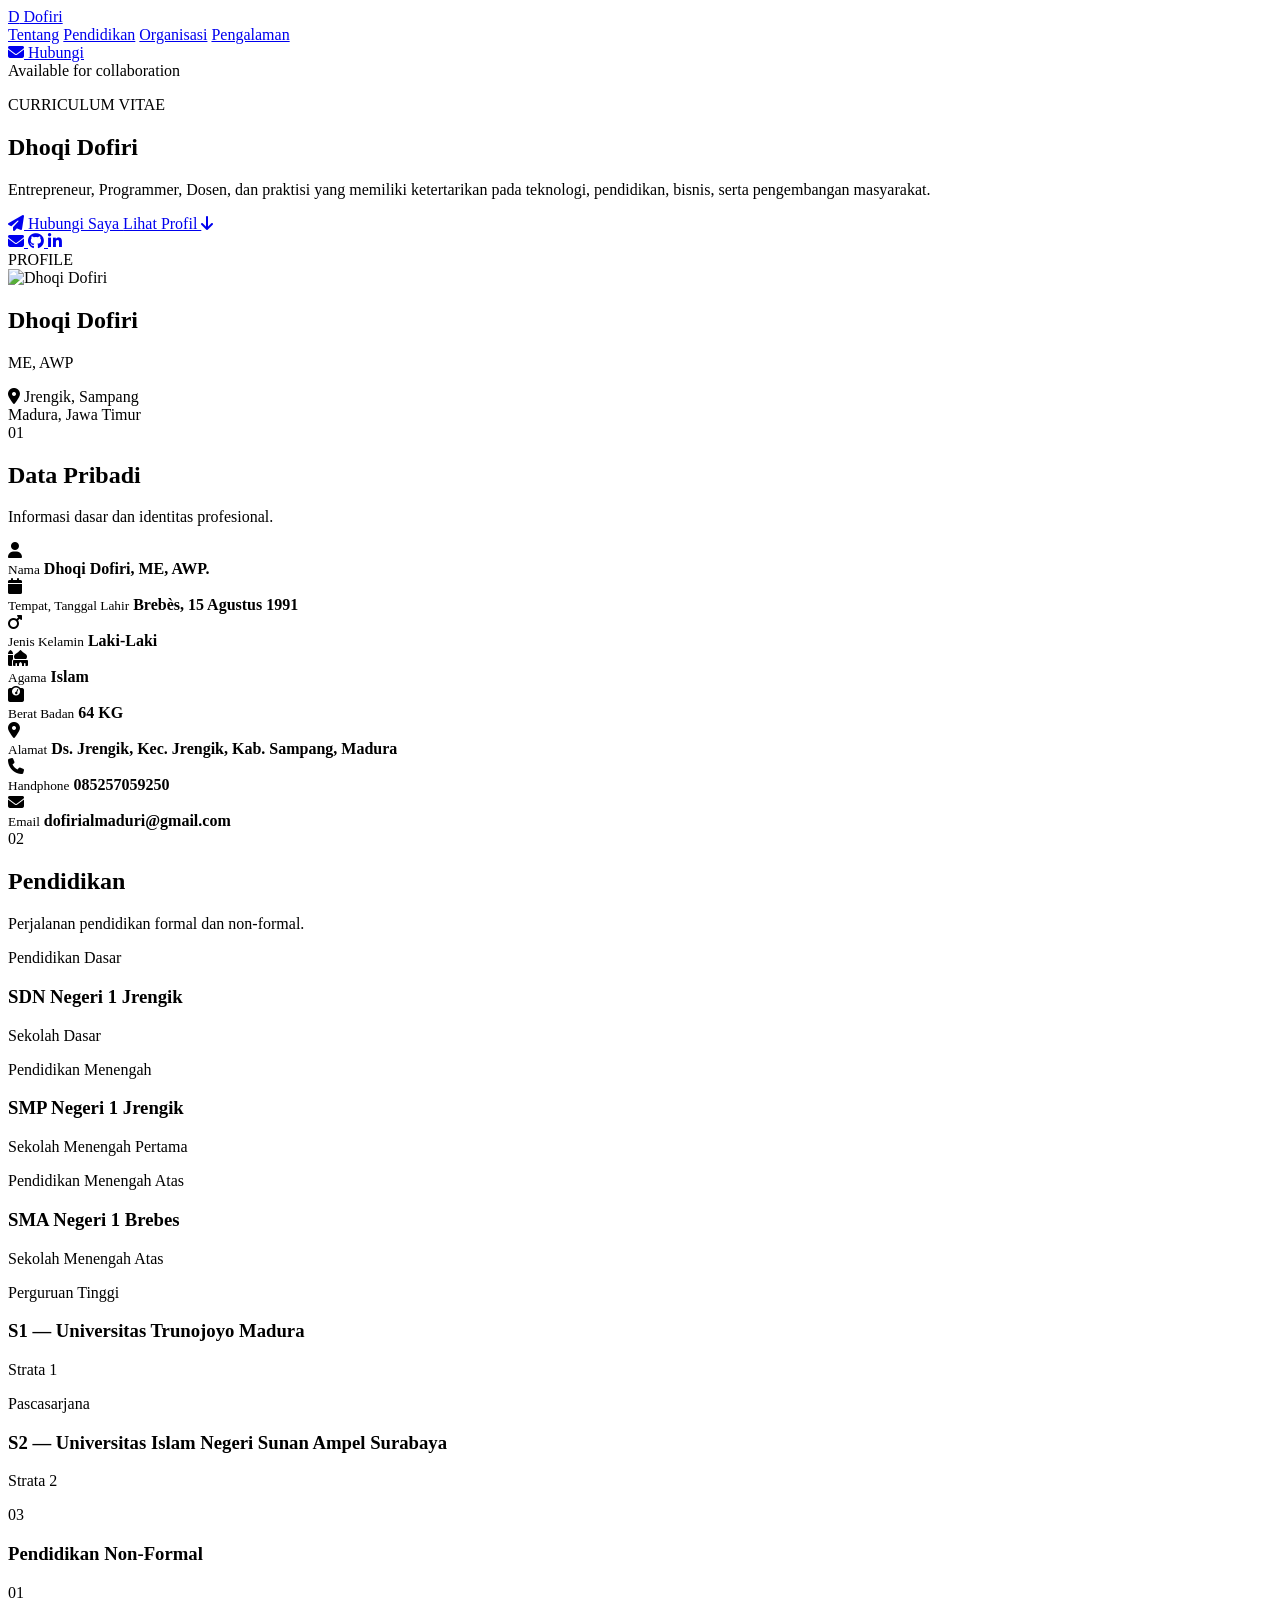
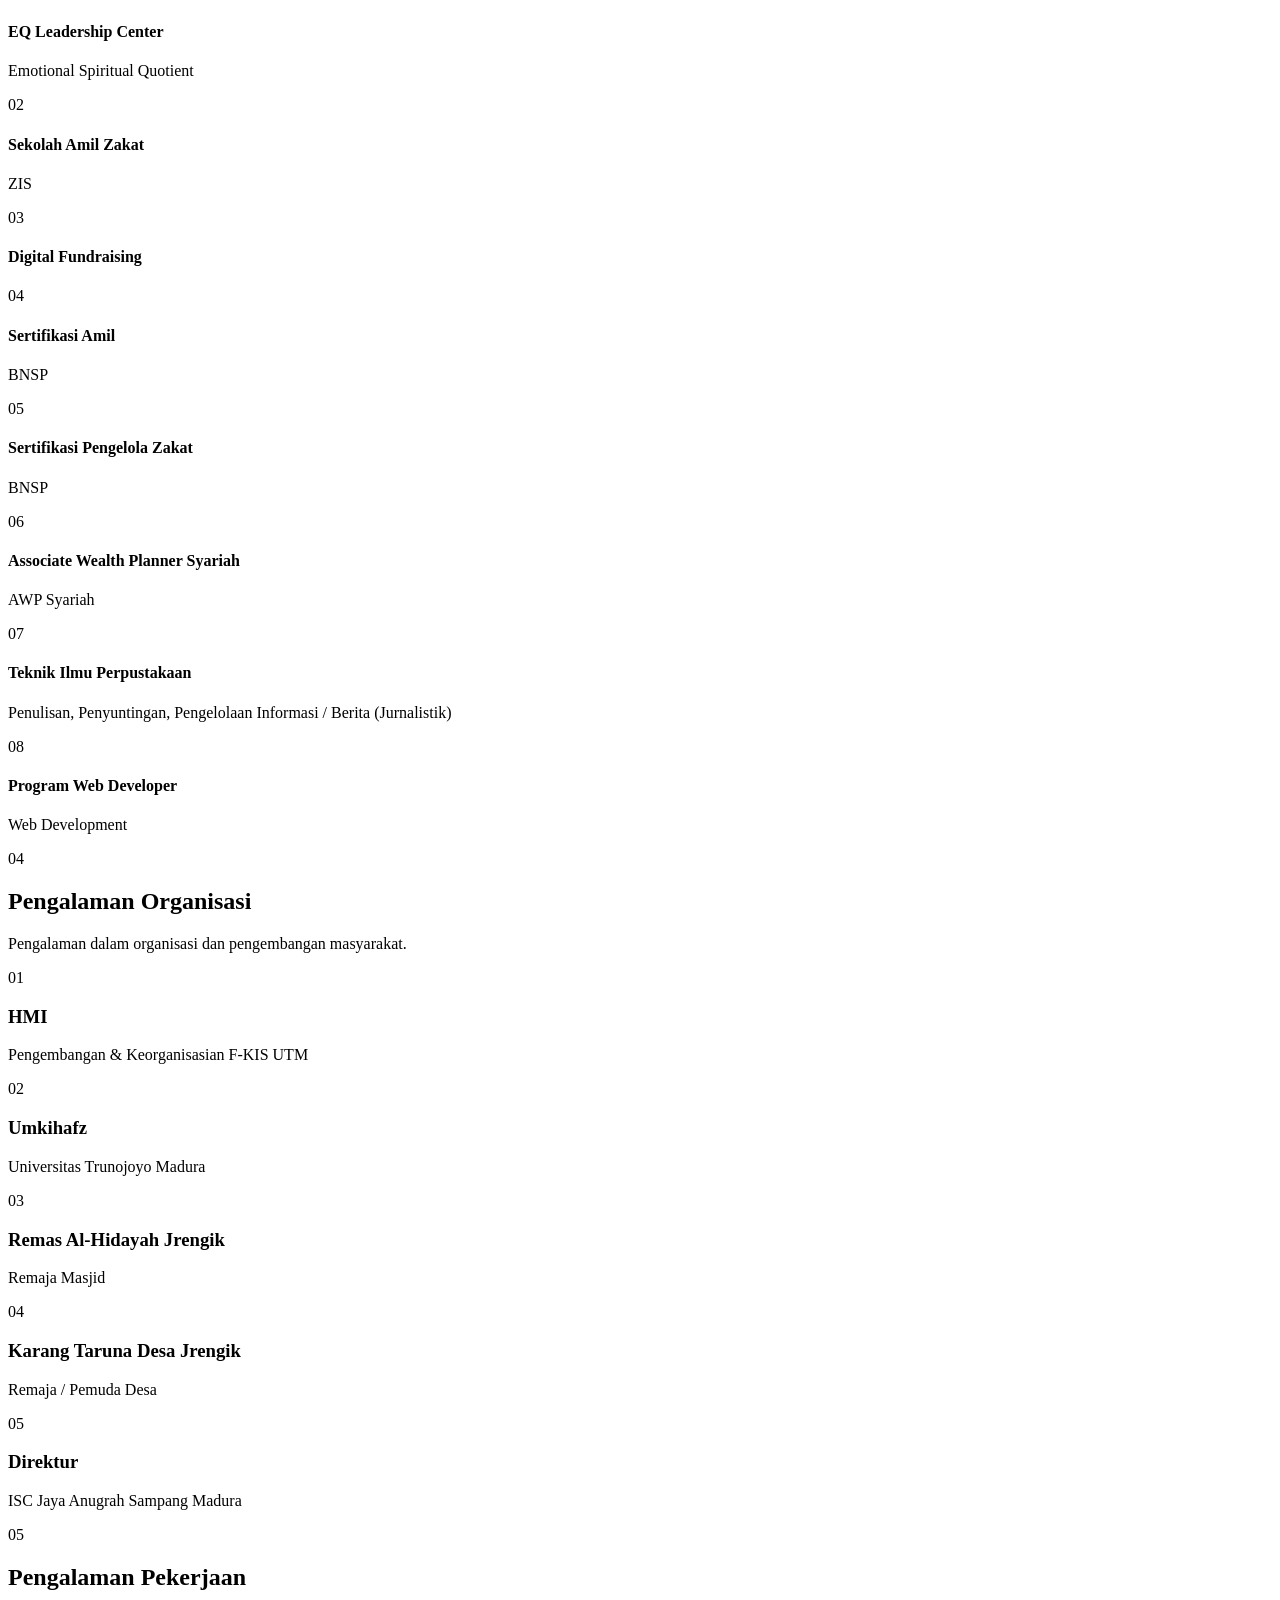
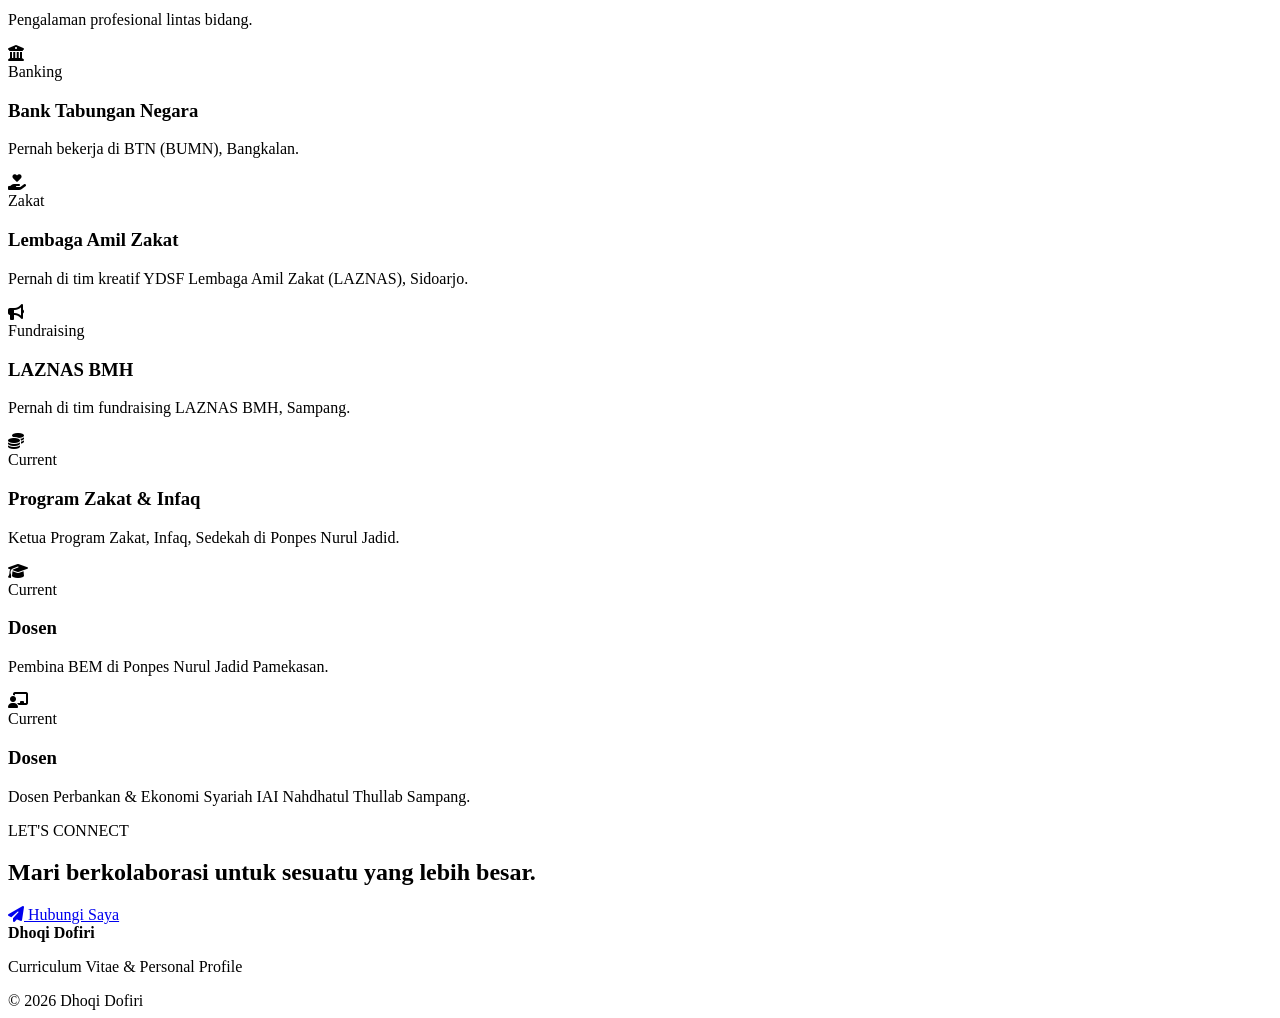
==== cv/index.html @ 15b2e3f2 "Add initial curriculum vitae HTML structure This HTML file contains a complete curriculum vitae for " ====
<!DOCTYPE html>
<html lang="id">
<head>
    <meta charset="UTF-8">

    <meta name="viewport" content="width=device-width, initial-scale=1.0">

    <meta name="description"
        content="Curriculum Vitae Dhoqi Dofiri, ME, AWP. Entrepreneur, Programmer, Dosen, dan Praktisi Zakat.">

    <meta name="author" content="Dhoqi Dofiri">

    <title>Dhoqi Dofiri — Curriculum Vitae</title>

    <!-- Google Font -->
    <link rel="preconnect" href="https://fonts.googleapis.com">
    <link rel="preconnect" href="https://fonts.gstatic.com" crossorigin>

    <link href="https://fonts.googleapis.com/css2?family=Inter:wght@400;500;600;700;800&family=Space+Grotesk:wght@500;600;700&display=swap"
        rel="stylesheet">

    <!-- Font Awesome -->
    <link rel="stylesheet"
        href="https://cdnjs.cloudflare.com/ajax/libs/font-awesome/6.5.2/css/all.min.css">

    <!-- CSS -->
    <link rel="stylesheet" href="style.css">
</head>

<body>

    <!-- =========================
         BACKGROUND
    ========================== -->

    <div class="background-orb orb-1"></div>
    <div class="background-orb orb-2"></div>


    <!-- =========================
         NAVBAR
    ========================== -->

    <header class="navbar">

        <div class="nav-container">

            <a href="#" class="logo">
                <span>D</span>
                Dofiri
            </a>

            <nav>
                <a href="#tentang">Tentang</a>
                <a href="#pendidikan">Pendidikan</a>
                <a href="#organisasi">Organisasi</a>
                <a href="#pengalaman">Pengalaman</a>
            </nav>

            <a href="mailto:dofirialmaduri@gmail.com" class="nav-button">
                <i class="fa-solid fa-envelope"></i>
                Hubungi
            </a>

        </div>

    </header>


    <main>


        <!-- =========================
             HERO
        ========================== -->

        <section class="hero" id="tentang">

            <div class="hero-container">

                <div class="hero-content">

                    <div class="status">
                        <span></span>
                        Available for collaboration
                    </div>

                    <p class="hero-small">
                        CURRICULUM VITAE
                    </p>

                    <h1>
                        Dhoqi
                        <span>Dofiri</span>
                    </h1>

                    <p class="hero-description">
                        Entrepreneur, Programmer, Dosen, dan praktisi
                        yang memiliki ketertarikan pada teknologi,
                        pendidikan, bisnis, serta pengembangan masyarakat.
                    </p>


                    <div class="hero-buttons">

                        <a href="mailto:dofirialmaduri@gmail.com"
                            class="btn btn-primary">
                            <i class="fa-solid fa-paper-plane"></i>
                            Hubungi Saya
                        </a>

                        <a href="#pendidikan"
                            class="btn btn-outline">
                            Lihat Profil
                            <i class="fa-solid fa-arrow-down"></i>
                        </a>

                    </div>


                    <div class="social-links">

                        <a href="mailto:dofirialmaduri@gmail.com"
                            title="Email">
                            <i class="fa-solid fa-envelope"></i>
                        </a>

                        <a href="https://github.com/"
                            target="_blank"
                            title="GitHub">
                            <i class="fa-brands fa-github"></i>
                        </a>

                        <a href="#"
                            title="LinkedIn">
                            <i class="fa-brands fa-linkedin-in"></i>
                        </a>

                    </div>

                </div>


                <!-- PROFILE -->

                <div class="profile-wrapper">

                    <div class="profile-glow"></div>

                    <div class="profile-card">

                        <div class="profile-top">
                            <span>PROFILE</span>

                            <span class="profile-dot"></span>
                        </div>

                        <div class="profile-image">

                            <img src="images/foto.jpg"
                                alt="Dhoqi Dofiri">

                        </div>

                        <h2>Dhoqi Dofiri</h2>

                        <p>ME, AWP</p>

                        <div class="profile-line"></div>

                        <div class="profile-location">

                            <i class="fa-solid fa-location-dot"></i>

                            Jrengik, Sampang
                            <br>
                            Madura, Jawa Timur

                        </div>

                    </div>

                </div>

            </div>

        </section>



        <!-- =========================
             PERSONAL DATA
        ========================== -->

        <section class="section">

            <div class="container">

                <div class="section-heading">

                    <div>
                        <span class="section-number">01</span>

                        <h2>Data Pribadi</h2>
                    </div>

                    <p>
                        Informasi dasar dan identitas profesional.
                    </p>

                </div>


                <div class="personal-grid">


                    <div class="info-card">

                        <div class="info-icon">
                            <i class="fa-solid fa-user"></i>
                        </div>

                        <div>
                            <small>Nama</small>
                            <strong>Dhoqi Dofiri, ME, AWP.</strong>
                        </div>

                    </div>


                    <div class="info-card">

                        <div class="info-icon">
                            <i class="fa-solid fa-calendar"></i>
                        </div>

                        <div>
                            <small>Tempat, Tanggal Lahir</small>
                            <strong>Brebès, 15 Agustus 1991</strong>
                        </div>

                    </div>


                    <div class="info-card">

                        <div class="info-icon">
                            <i class="fa-solid fa-mars"></i>
                        </div>

                        <div>
                            <small>Jenis Kelamin</small>
                            <strong>Laki-Laki</strong>
                        </div>

                    </div>


                    <div class="info-card">

                        <div class="info-icon">
                            <i class="fa-solid fa-mosque"></i>
                        </div>

                        <div>
                            <small>Agama</small>
                            <strong>Islam</strong>
                        </div>

                    </div>


                    <div class="info-card">

                        <div class="info-icon">
                            <i class="fa-solid fa-weight-scale"></i>
                        </div>

                        <div>
                            <small>Berat Badan</small>
                            <strong>64 KG</strong>
                        </div>

                    </div>


                    <div class="info-card">

                        <div class="info-icon">
                            <i class="fa-solid fa-location-dot"></i>
                        </div>

                        <div>
                            <small>Alamat</small>
                            <strong>
                                Ds. Jrengik, Kec. Jrengik,
                                Kab. Sampang, Madura
                            </strong>
                        </div>

                    </div>


                    <div class="info-card">

                        <div class="info-icon">
                            <i class="fa-solid fa-phone"></i>
                        </div>

                        <div>
                            <small>Handphone</small>
                            <strong>085257059250</strong>
                        </div>

                    </div>


                    <div class="info-card">

                        <div class="info-icon">
                            <i class="fa-solid fa-envelope"></i>
                        </div>

                        <div>
                            <small>Email</small>
                            <strong>dofirialmaduri@gmail.com</strong>
                        </div>

                    </div>

                </div>

            </div>

        </section>



        <!-- =========================
             EDUCATION
        ========================== -->

        <section class="section section-dark"
            id="pendidikan">

            <div class="container">

                <div class="section-heading">

                    <div>
                        <span class="section-number">02</span>

                        <h2>Pendidikan</h2>
                    </div>

                    <p>
                        Perjalanan pendidikan formal dan non-formal.
                    </p>

                </div>


                <div class="timeline">


                    <!-- SD -->

                    <div class="timeline-item">

                        <div class="timeline-dot"></div>

                        <div class="timeline-content">

                            <span class="timeline-label">
                                Pendidikan Dasar
                            </span>

                            <h3>
                                SDN Negeri 1 Jrengik
                            </h3>

                            <p>
                                Sekolah Dasar
                            </p>

                        </div>

                    </div>


                    <!-- SMP -->

                    <div class="timeline-item">

                        <div class="timeline-dot"></div>

                        <div class="timeline-content">

                            <span class="timeline-label">
                                Pendidikan Menengah
                            </span>

                            <h3>
                                SMP Negeri 1 Jrengik
                            </h3>

                            <p>
                                Sekolah Menengah Pertama
                            </p>

                        </div>

                    </div>


                    <!-- SMA -->

                    <div class="timeline-item">

                        <div class="timeline-dot"></div>

                        <div class="timeline-content">

                            <span class="timeline-label">
                                Pendidikan Menengah Atas
                            </span>

                            <h3>
                                SMA Negeri 1 Brebes
                            </h3>

                            <p>
                                Sekolah Menengah Atas
                            </p>

                        </div>

                    </div>


                    <!-- S1 -->

                    <div class="timeline-item">

                        <div class="timeline-dot"></div>

                        <div class="timeline-content">

                            <span class="timeline-label">
                                Perguruan Tinggi
                            </span>

                            <h3>
                                S1 — Universitas Trunojoyo Madura
                            </h3>

                            <p>
                                Strata 1
                            </p>

                        </div>

                    </div>


                    <!-- S2 -->

                    <div class="timeline-item">

                        <div class="timeline-dot"></div>

                        <div class="timeline-content">

                            <span class="timeline-label">
                                Pascasarjana
                            </span>

                            <h3>
                                S2 — Universitas Islam Negeri
                                Sunan Ampel Surabaya
                            </h3>

                            <p>
                                Strata 2
                            </p>

                        </div>

                    </div>

                </div>



                <!-- NON FORMAL -->

                <div class="sub-heading">

                    <span>03</span>

                    <h3>
                        Pendidikan Non-Formal
                    </h3>

                </div>


                <div class="certification-grid">


                    <div class="cert-card">

                        <span>01</span>

                        <h4>
                            EQ Leadership Center
                        </h4>

                        <p>
                            Emotional Spiritual Quotient
                        </p>

                    </div>


                    <div class="cert-card">

                        <span>02</span>

                        <h4>
                            Sekolah Amil Zakat
                        </h4>

                        <p>
                            ZIS
                        </p>

                    </div>


                    <div class="cert-card">

                        <span>03</span>

                        <h4>
                            Digital Fundraising
                        </h4>

                    </div>


                    <div class="cert-card">

                        <span>04</span>

                        <h4>
                            Sertifikasi Amil
                        </h4>

                        <p>
                            BNSP
                        </p>

                    </div>


                    <div class="cert-card">

                        <span>05</span>

                        <h4>
                            Sertifikasi Pengelola Zakat
                        </h4>

                        <p>
                            BNSP
                        </p>

                    </div>


                    <div class="cert-card">

                        <span>06</span>

                        <h4>
                            Associate Wealth Planner Syariah
                        </h4>

                        <p>
                            AWP Syariah
                        </p>

                    </div>


                    <div class="cert-card">

                        <span>07</span>

                        <h4>
                            Teknik Ilmu Perpustakaan
                        </h4>

                        <p>
                            Penulisan, Penyuntingan,
                            Pengelolaan Informasi / Berita
                            (Jurnalistik)
                        </p>

                    </div>


                    <div class="cert-card">

                        <span>08</span>

                        <h4>
                            Program Web Developer
                        </h4>

                        <p>
                            Web Development
                        </p>

                    </div>

                </div>

            </div>

        </section>



        <!-- =========================
             ORGANIZATION
        ========================== -->

        <section class="section"
            id="organisasi">

            <div class="container">

                <div class="section-heading">

                    <div>

                        <span class="section-number">
                            04
                        </span>

                        <h2>
                            Pengalaman Organisasi
                        </h2>

                    </div>

                    <p>
                        Pengalaman dalam organisasi dan
                        pengembangan masyarakat.
                    </p>

                </div>


                <div class="experience-list">


                    <div class="experience-card">

                        <div class="experience-number">
                            01
                        </div>

                        <div>

                            <h3>
                                HMI
                            </h3>

                            <p>
                                Pengembangan & Keorganisasian
                                F-KIS UTM
                            </p>

                        </div>

                    </div>


                    <div class="experience-card">

                        <div class="experience-number">
                            02
                        </div>

                        <div>

                            <h3>
                                Umkihafz
                            </h3>

                            <p>
                                Universitas Trunojoyo Madura
                            </p>

                        </div>

                    </div>


                    <div class="experience-card">

                        <div class="experience-number">
                            03
                        </div>

                        <div>

                            <h3>
                                Remas Al-Hidayah Jrengik
                            </h3>

                            <p>
                                Remaja Masjid
                            </p>

                        </div>

                    </div>


                    <div class="experience-card">

                        <div class="experience-number">
                            04
                        </div>

                        <div>

                            <h3>
                                Karang Taruna Desa Jrengik
                            </h3>

                            <p>
                                Remaja / Pemuda Desa
                            </p>

                        </div>

                    </div>


                    <div class="experience-card">

                        <div class="experience-number">
                            05
                        </div>

                        <div>

                            <h3>
                                Direktur
                            </h3>

                            <p>
                                ISC Jaya Anugrah Sampang Madura
                            </p>

                        </div>

                    </div>

                </div>

            </div>

        </section>



        <!-- =========================
             WORK EXPERIENCE
        ========================== -->

        <section class="section section-dark"
            id="pengalaman">

            <div class="container">

                <div class="section-heading">

                    <div>

                        <span class="section-number">
                            05
                        </span>

                        <h2>
                            Pengalaman Pekerjaan
                        </h2>

                    </div>

                    <p>
                        Pengalaman profesional lintas bidang.
                    </p>

                </div>


                <div class="work-grid">


                    <div class="work-card">

                        <div class="work-icon">
                            <i class="fa-solid fa-building-columns"></i>
                        </div>

                        <div>

                            <span>
                                Banking
                            </span>

                            <h3>
                                Bank Tabungan Negara
                            </h3>

                            <p>
                                Pernah bekerja di BTN (BUMN),
                                Bangkalan.
                            </p>

                        </div>

                    </div>


                    <div class="work-card">

                        <div class="work-icon">
                            <i class="fa-solid fa-hand-holding-heart"></i>
                        </div>

                        <div>

                            <span>
                                Zakat
                            </span>

                            <h3>
                                Lembaga Amil Zakat
                            </h3>

                            <p>
                                Pernah di tim kreatif YDSF
                                Lembaga Amil Zakat (LAZNAS),
                                Sidoarjo.
                            </p>

                        </div>

                    </div>


                    <div class="work-card">

                        <div class="work-icon">
                            <i class="fa-solid fa-bullhorn"></i>
                        </div>

                        <div>

                            <span>
                                Fundraising
                            </span>

                            <h3>
                                LAZNAS BMH
                            </h3>

                            <p>
                                Pernah di tim fundraising
                                LAZNAS BMH, Sampang.
                            </p>

                        </div>

                    </div>


                    <div class="work-card active">

                        <div class="work-icon">
                            <i class="fa-solid fa-coins"></i>
                        </div>

                        <div>

                            <span>
                                Current
                            </span>

                            <h3>
                                Program Zakat & Infaq
                            </h3>

                            <p>
                                Ketua Program Zakat, Infaq,
                                Sedekah di Ponpes Nurul Jadid.
                            </p>

                        </div>

                    </div>


                    <div class="work-card active">

                        <div class="work-icon">
                            <i class="fa-solid fa-graduation-cap"></i>
                        </div>

                        <div>

                            <span>
                                Current
                            </span>

                            <h3>
                                Dosen
                            </h3>

                            <p>
                                Pembina BEM di Ponpes Nurul Jadid
                                Pamekasan.
                            </p>

                        </div>

                    </div>


                    <div class="work-card active">

                        <div class="work-icon">
                            <i class="fa-solid fa-chalkboard-user"></i>
                        </div>

                        <div>

                            <span>
                                Current
                            </span>

                            <h3>
                                Dosen
                            </h3>

                            <p>
                                Dosen Perbankan & Ekonomi Syariah
                                IAI Nahdhatul Thullab Sampang.
                            </p>

                        </div>

                    </div>

                </div>

            </div>

        </section>



        <!-- =========================
             CTA
        ========================== -->

        <section class="cta">

            <div class="container">

                <div class="cta-box">

                    <div>

                        <span>
                            LET'S CONNECT
                        </span>

                        <h2>
                            Mari berkolaborasi
                            untuk sesuatu yang
                            lebih besar.
                        </h2>

                    </div>


                    <a href="mailto:dofirialmaduri@gmail.com"
                        class="btn btn-primary">

                        <i class="fa-solid fa-paper-plane"></i>

                        Hubungi Saya

                    </a>

                </div>

            </div>

        </section>

    </main>



    <!-- =========================
         FOOTER
    ========================== -->

    <footer>

        <div class="container footer-container">

            <div>

                <strong>
                    Dhoqi Dofiri
                </strong>

                <p>
                    Curriculum Vitae & Personal Profile
                </p>

            </div>


            <div class="footer-right">

                © 2026 Dhoqi Dofiri

            </div>

        </div>

    </footer>


</body>
</html>
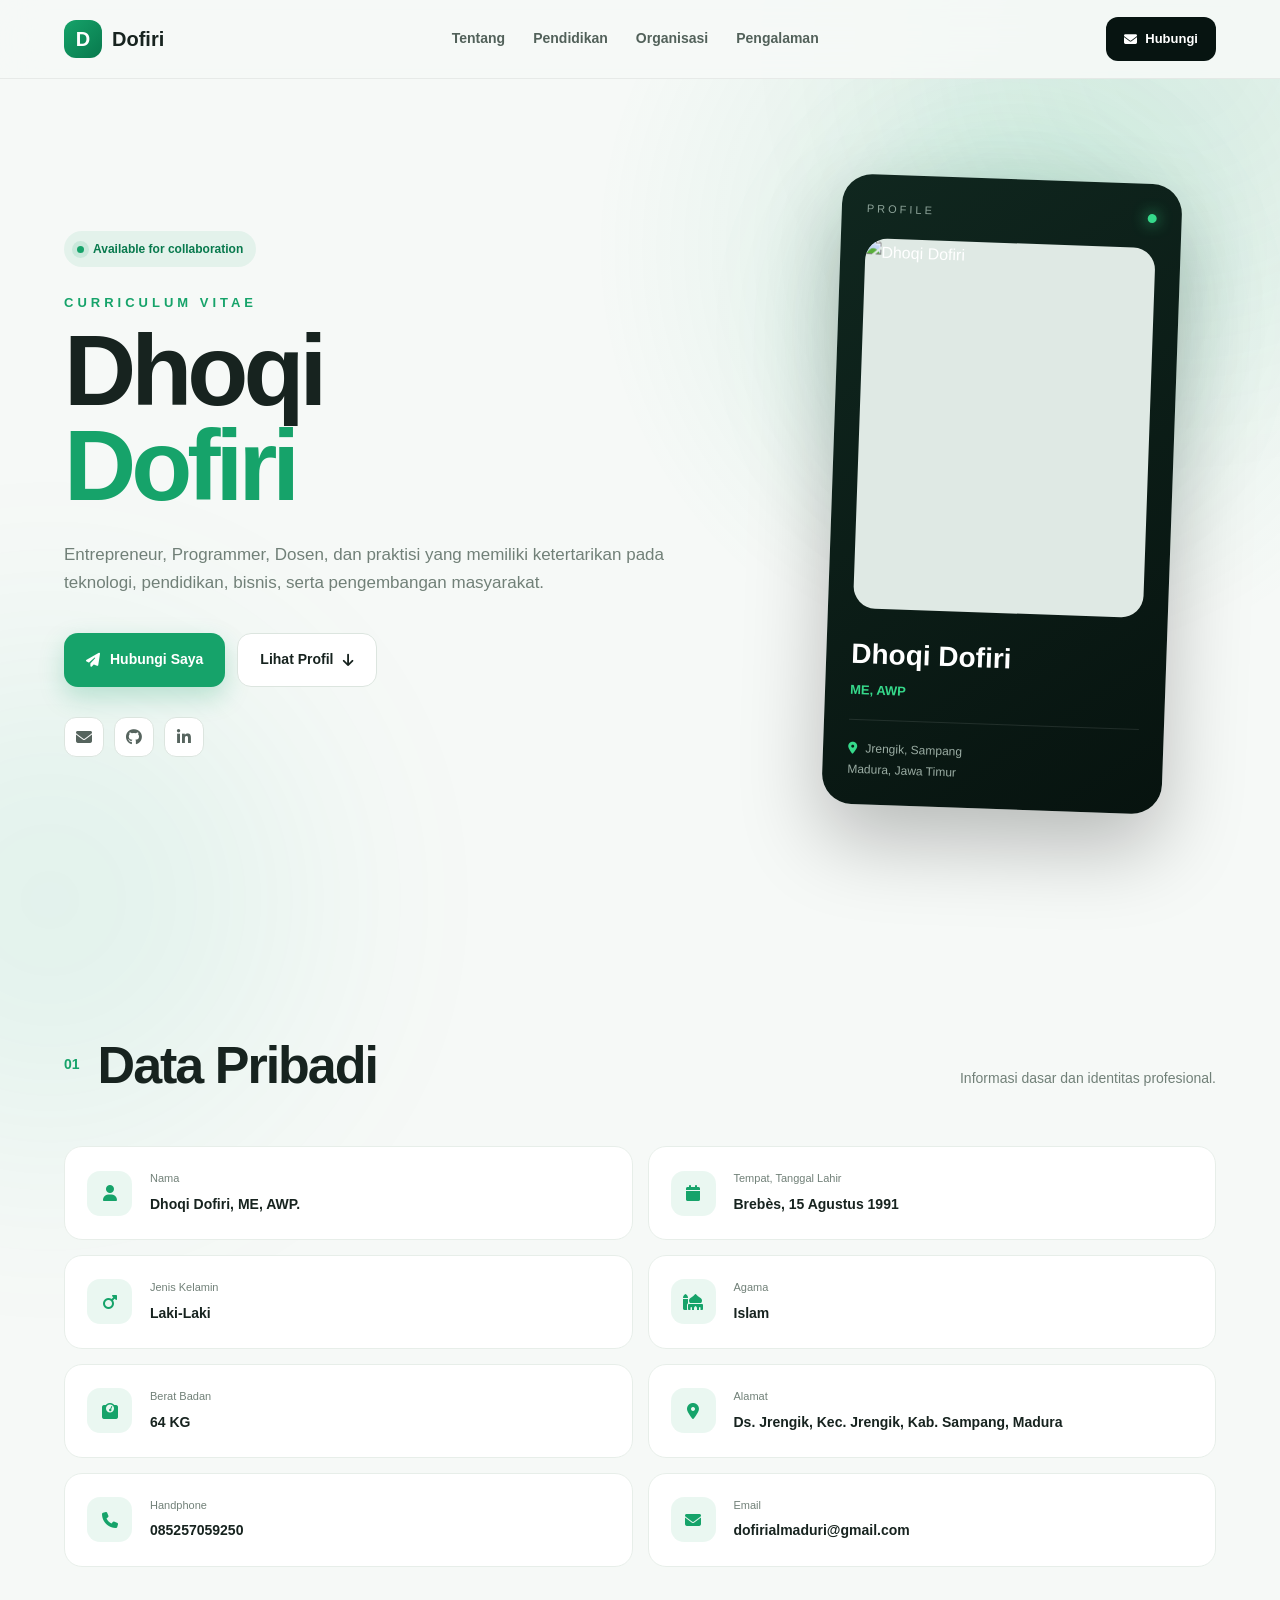
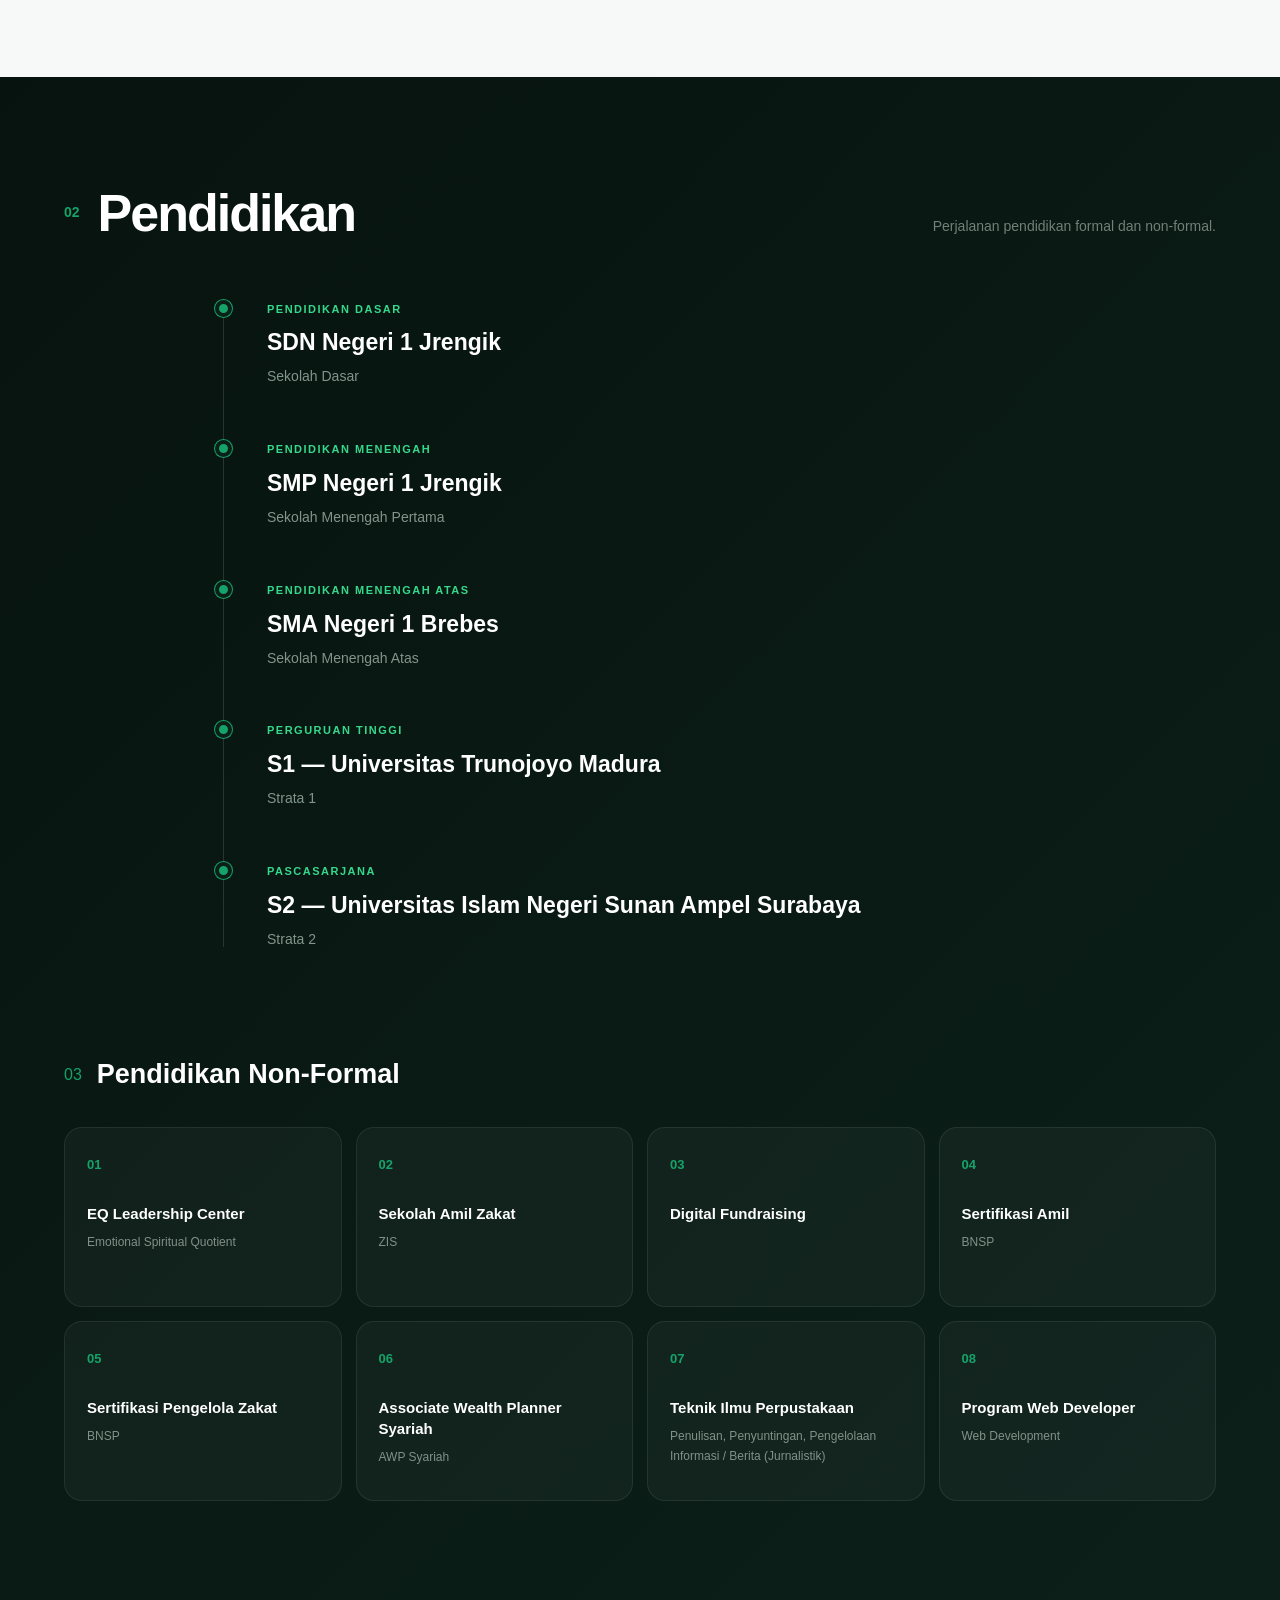
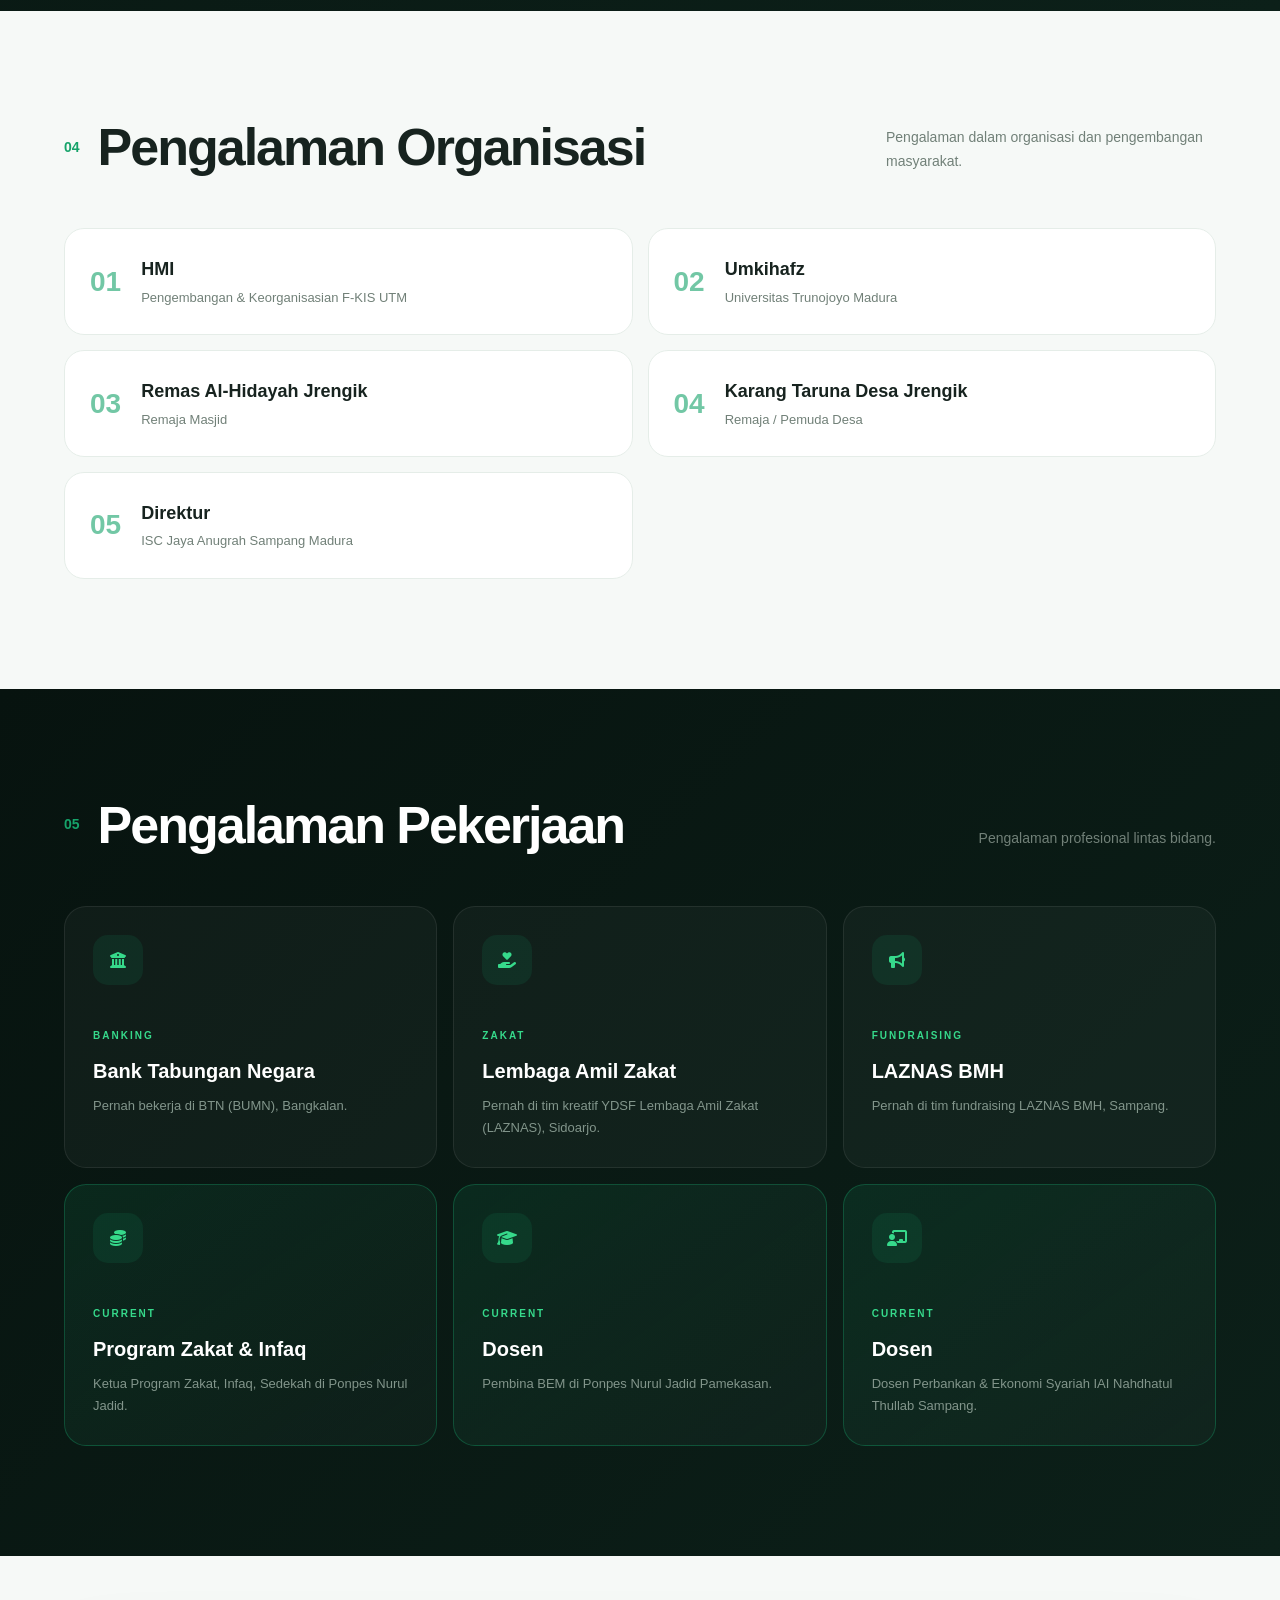
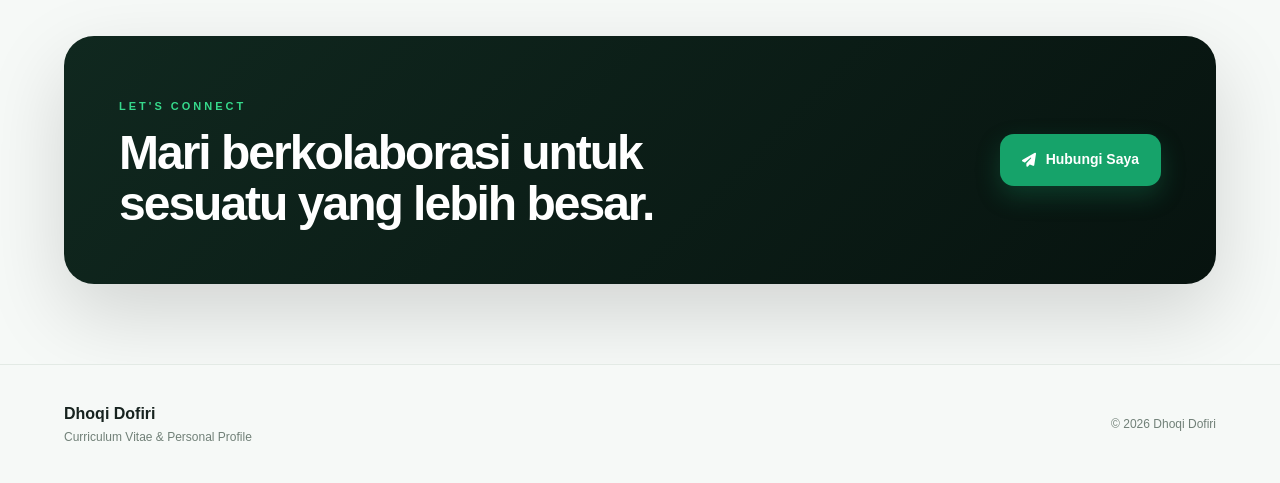
==== commit 8bc1302f: "Update profile image source in index.html" ====
--- a/cv/index.html
+++ b/cv/index.html
@@ -157,7 +157,7 @@
 
                         <div class="profile-image">
 
-                            <img src="images/foto.jpg"
+                            <img src="https://res.cloudinary.com/dolovis/image/upload/v1788136634/guru_g79u1v.jpg"
                                 alt="Dhoqi Dofiri">
 
                         </div>
--- a/cv/style.css
+++ b/cv/style.css
@@ -0,0 +1,1521 @@
+/* =========================================
+   ROOT
+========================================= */
+
+:root {
+
+    --green: #16a36a;
+    --green-light: #36d98b;
+    --green-dark: #08794d;
+
+    --dark: #071411;
+    --dark-2: #0b1c17;
+    --dark-3: #10251e;
+
+    --white: #ffffff;
+    --text: #17231f;
+    --muted: #718078;
+
+    --border: rgba(255,255,255,.10);
+
+    --radius: 24px;
+
+    --shadow:
+        0 25px 70px rgba(0,0,0,.12);
+
+}
+
+
+/* =========================================
+   RESET
+========================================= */
+
+* {
+    margin: 0;
+    padding: 0;
+    box-sizing: border-box;
+}
+
+html {
+    scroll-behavior: smooth;
+}
+
+body {
+
+    font-family: "Inter", sans-serif;
+
+    color: var(--text);
+
+    background: #f6f9f7;
+
+    line-height: 1.7;
+
+    overflow-x: hidden;
+}
+
+a {
+    text-decoration: none;
+    color: inherit;
+}
+
+img {
+    max-width: 100%;
+    display: block;
+}
+
+
+/* =========================================
+   CONTAINER
+========================================= */
+
+.container,
+.nav-container,
+.hero-container {
+
+    width: min(1180px, 90%);
+
+    margin: auto;
+}
+
+
+/* =========================================
+   BACKGROUND
+========================================= */
+
+.background-orb {
+
+    position: fixed;
+
+    width: 500px;
+    height: 500px;
+
+    border-radius: 50%;
+
+    filter: blur(120px);
+
+    opacity: .08;
+
+    pointer-events: none;
+
+    z-index: -1;
+}
+
+.orb-1 {
+
+    background: var(--green);
+
+    top: -200px;
+    right: -150px;
+}
+
+.orb-2 {
+
+    background: #00a878;
+
+    bottom: -250px;
+    left: -200px;
+}
+
+
+/* =========================================
+   NAVBAR
+========================================= */
+
+.navbar {
+
+    position: sticky;
+
+    top: 0;
+
+    z-index: 100;
+
+    backdrop-filter: blur(20px);
+
+    background: rgba(246,249,247,.82);
+
+    border-bottom:
+        1px solid rgba(0,0,0,.06);
+}
+
+.nav-container {
+
+    min-height: 78px;
+
+    display: flex;
+
+    align-items: center;
+
+    justify-content: space-between;
+
+    gap: 30px;
+}
+
+
+/* LOGO */
+
+.logo {
+
+    display: flex;
+
+    align-items: center;
+
+    gap: 10px;
+
+    font-family:
+        "Space Grotesk",
+        sans-serif;
+
+    font-size: 20px;
+
+    font-weight: 700;
+}
+
+.logo span {
+
+    width: 38px;
+    height: 38px;
+
+    display: grid;
+
+    place-items: center;
+
+    border-radius: 12px;
+
+    color: white;
+
+    background:
+        linear-gradient(
+            135deg,
+            var(--green),
+            var(--green-dark)
+        );
+}
+
+
+/* NAV */
+
+nav {
+
+    display: flex;
+
+    gap: 28px;
+
+    font-size: 14px;
+
+    font-weight: 600;
+
+    color: #52615a;
+}
+
+nav a {
+
+    transition: .3s;
+}
+
+nav a:hover {
+
+    color: var(--green);
+}
+
+
+/* NAV BUTTON */
+
+.nav-button {
+
+    padding: 11px 18px;
+
+    border-radius: 12px;
+
+    background: var(--dark);
+
+    color: white;
+
+    font-size: 13px;
+
+    font-weight: 600;
+
+    display: flex;
+
+    align-items: center;
+
+    gap: 8px;
+
+    transition: .3s;
+}
+
+.nav-button:hover {
+
+    transform: translateY(-2px);
+
+    background: var(--green);
+}
+
+
+/* =========================================
+   HERO
+========================================= */
+
+.hero {
+
+    padding: 100px 0 120px;
+
+    background:
+
+        radial-gradient(
+            circle at 80% 20%,
+            rgba(22,163,106,.12),
+            transparent 35%
+        );
+}
+
+.hero-container {
+
+    display: grid;
+
+    grid-template-columns:
+        1.2fr .8fr;
+
+    align-items: center;
+
+    gap: 80px;
+}
+
+
+/* STATUS */
+
+.status {
+
+    display: inline-flex;
+
+    align-items: center;
+
+    gap: 9px;
+
+    padding: 8px 13px;
+
+    border-radius: 100px;
+
+    background: rgba(22,163,106,.08);
+
+    color: var(--green-dark);
+
+    font-size: 12px;
+
+    font-weight: 600;
+
+    margin-bottom: 25px;
+}
+
+.status span {
+
+    width: 7px;
+    height: 7px;
+
+    background: var(--green);
+
+    border-radius: 50%;
+
+    box-shadow:
+        0 0 0 5px
+        rgba(22,163,106,.12);
+}
+
+
+/* HERO SMALL */
+
+.hero-small {
+
+    color: var(--green);
+
+    font-size: 13px;
+
+    font-weight: 800;
+
+    letter-spacing: 4px;
+
+    margin-bottom: 8px;
+}
+
+
+/* HERO TITLE */
+
+.hero h1 {
+
+    font-family:
+        "Space Grotesk",
+        sans-serif;
+
+    font-size: clamp(
+        55px,
+        8vw,
+        100px
+    );
+
+    line-height: .95;
+
+    letter-spacing: -5px;
+
+    margin-bottom: 28px;
+}
+
+.hero h1 span {
+
+    display: block;
+
+    color: var(--green);
+}
+
+
+/* DESCRIPTION */
+
+.hero-description {
+
+    max-width: 620px;
+
+    color: var(--muted);
+
+    font-size: 17px;
+
+    margin-bottom: 35px;
+}
+
+
+/* BUTTONS */
+
+.hero-buttons {
+
+    display: flex;
+
+    gap: 12px;
+
+    flex-wrap: wrap;
+
+    margin-bottom: 30px;
+}
+
+.btn {
+
+    display: inline-flex;
+
+    align-items: center;
+
+    justify-content: center;
+
+    gap: 10px;
+
+    padding: 14px 22px;
+
+    border-radius: 14px;
+
+    font-size: 14px;
+
+    font-weight: 700;
+
+    transition: .3s;
+}
+
+.btn-primary {
+
+    color: white;
+
+    background: var(--green);
+
+    box-shadow:
+        0 10px 25px
+        rgba(22,163,106,.25);
+}
+
+.btn-primary:hover {
+
+    transform: translateY(-3px);
+
+    background: var(--green-dark);
+
+    box-shadow:
+        0 15px 30px
+        rgba(22,163,106,.30);
+}
+
+.btn-outline {
+
+    border:
+        1px solid #dce5df;
+
+    background: white;
+}
+
+.btn-outline:hover {
+
+    border-color: var(--green);
+
+    color: var(--green);
+
+    transform: translateY(-3px);
+}
+
+
+/* SOCIAL */
+
+.social-links {
+
+    display: flex;
+
+    gap: 10px;
+}
+
+.social-links a {
+
+    width: 40px;
+    height: 40px;
+
+    display: grid;
+
+    place-items: center;
+
+    border-radius: 12px;
+
+    border:
+        1px solid #dce5df;
+
+    background: white;
+
+    color: #56645e;
+
+    transition: .3s;
+}
+
+.social-links a:hover {
+
+    color: white;
+
+    background: var(--green);
+
+    border-color: var(--green);
+
+    transform: translateY(-3px);
+}
+
+
+/* =========================================
+   PROFILE CARD
+========================================= */
+
+.profile-wrapper {
+
+    position: relative;
+
+    display: flex;
+
+    justify-content: center;
+}
+
+.profile-glow {
+
+    position: absolute;
+
+    width: 300px;
+    height: 300px;
+
+    background: var(--green);
+
+    opacity: .18;
+
+    filter: blur(80px);
+
+    border-radius: 50%;
+}
+
+.profile-card {
+
+    position: relative;
+
+    width: 340px;
+
+    padding: 25px;
+
+    border-radius: 30px;
+
+    background:
+        linear-gradient(
+            145deg,
+            #10271f,
+            #07130f
+        );
+
+    color: white;
+
+    box-shadow:
+        0 35px 80px
+        rgba(0,0,0,.25);
+
+    transform: rotate(2deg);
+
+    transition: .5s;
+}
+
+.profile-card:hover {
+
+    transform:
+        rotate(0deg)
+        translateY(-10px);
+}
+
+
+/* PROFILE TOP */
+
+.profile-top {
+
+    display: flex;
+
+    justify-content: space-between;
+
+    align-items: center;
+
+    font-size: 11px;
+
+    letter-spacing: 3px;
+
+    color: #8da399;
+
+    margin-bottom: 20px;
+}
+
+.profile-dot {
+
+    width: 9px;
+    height: 9px;
+
+    border-radius: 50%;
+
+    background: var(--green-light);
+
+    box-shadow:
+        0 0 15px var(--green-light);
+}
+
+
+/* IMAGE */
+
+.profile-image {
+
+    height: 370px;
+
+    overflow: hidden;
+
+    border-radius: 22px;
+
+    margin-bottom: 22px;
+
+    background: #dfe9e4;
+}
+
+.profile-image img {
+
+    width: 100%;
+    height: 100%;
+
+    object-fit: cover;
+
+    object-position: center top;
+}
+
+
+/* PROFILE TEXT */
+
+.profile-card h2 {
+
+    font-family:
+        "Space Grotesk",
+        sans-serif;
+
+    font-size: 28px;
+
+    margin-bottom: 2px;
+}
+
+.profile-card > p {
+
+    color: var(--green-light);
+
+    font-size: 13px;
+
+    font-weight: 600;
+}
+
+.profile-line {
+
+    height: 1px;
+
+    background: var(--border);
+
+    margin: 18px 0;
+}
+
+.profile-location {
+
+    color: #9aacA3;
+
+    font-size: 12px;
+
+    line-height: 1.7;
+}
+
+.profile-location i {
+
+    color: var(--green-light);
+
+    margin-right: 5px;
+}
+
+
+/* =========================================
+   SECTIONS
+========================================= */
+
+.section {
+
+    padding: 110px 0;
+}
+
+.section-dark {
+
+    color: white;
+
+    background:
+        linear-gradient(
+            135deg,
+            #07130f,
+            #0c2019
+        );
+}
+
+
+/* HEADING */
+
+.section-heading {
+
+    display: flex;
+
+    justify-content: space-between;
+
+    align-items: end;
+
+    gap: 30px;
+
+    margin-bottom: 55px;
+}
+
+.section-heading > div {
+
+    display: flex;
+
+    align-items: center;
+
+    gap: 18px;
+}
+
+.section-number {
+
+    color: var(--green);
+
+    font-family:
+        "Space Grotesk",
+        sans-serif;
+
+    font-size: 14px;
+
+    font-weight: 700;
+}
+
+.section-heading h2 {
+
+    font-family:
+        "Space Grotesk",
+        sans-serif;
+
+    font-size: clamp(32px, 5vw, 52px);
+
+    letter-spacing: -2px;
+
+    line-height: 1;
+}
+
+.section-heading p {
+
+    max-width: 330px;
+
+    color: var(--muted);
+
+    font-size: 14px;
+}
+
+
+/* =========================================
+   PERSONAL GRID
+========================================= */
+
+.personal-grid {
+
+    display: grid;
+
+    grid-template-columns:
+        repeat(2, 1fr);
+
+    gap: 15px;
+}
+
+.info-card {
+
+    display: flex;
+
+    align-items: center;
+
+    gap: 18px;
+
+    padding: 22px;
+
+    border-radius: 18px;
+
+    background: white;
+
+    border:
+        1px solid #e7eee9;
+
+    transition: .3s;
+}
+
+.info-card:hover {
+
+    transform: translateY(-4px);
+
+    border-color:
+        rgba(22,163,106,.35);
+
+    box-shadow:
+        0 15px 40px
+        rgba(0,0,0,.06);
+}
+
+.info-icon {
+
+    min-width: 45px;
+    height: 45px;
+
+    display: grid;
+
+    place-items: center;
+
+    border-radius: 13px;
+
+    color: var(--green);
+
+    background:
+        rgba(22,163,106,.09);
+}
+
+.info-card small {
+
+    display: block;
+
+    color: var(--muted);
+
+    font-size: 11px;
+
+    margin-bottom: 2px;
+}
+
+.info-card strong {
+
+    font-size: 14px;
+}
+
+
+/* =========================================
+   TIMELINE
+========================================= */
+
+.timeline {
+
+    position: relative;
+
+    max-width: 850px;
+
+    margin: auto;
+}
+
+.timeline::before {
+
+    content: "";
+
+    position: absolute;
+
+    left: 8px;
+
+    top: 5px;
+
+    bottom: 5px;
+
+    width: 1px;
+
+    background:
+        rgba(255,255,255,.13);
+}
+
+.timeline-item {
+
+    position: relative;
+
+    display: flex;
+
+    gap: 35px;
+
+    padding-bottom: 45px;
+}
+
+.timeline-item:last-child {
+
+    padding-bottom: 0;
+}
+
+.timeline-dot {
+
+    min-width: 17px;
+    height: 17px;
+
+    margin-top: 6px;
+
+    border-radius: 50%;
+
+    background: var(--green);
+
+    border:
+        4px solid #0b2018;
+
+    box-shadow:
+        0 0 0 1px var(--green);
+}
+
+.timeline-label {
+
+    display: inline-block;
+
+    color: var(--green-light);
+
+    font-size: 11px;
+
+    font-weight: 700;
+
+    text-transform: uppercase;
+
+    letter-spacing: 1.5px;
+
+    margin-bottom: 5px;
+}
+
+.timeline-content h3 {
+
+    font-family:
+        "Space Grotesk",
+        sans-serif;
+
+    font-size: 23px;
+
+    margin-bottom: 3px;
+}
+
+.timeline-content p {
+
+    color: #82958b;
+
+    font-size: 14px;
+}
+
+
+/* =========================================
+   SUB HEADING
+========================================= */
+
+.sub-heading {
+
+    display: flex;
+
+    align-items: center;
+
+    gap: 15px;
+
+    margin:
+        100px 0 30px;
+}
+
+.sub-heading span {
+
+    color: var(--green);
+}
+
+.sub-heading h3 {
+
+    font-family:
+        "Space Grotesk",
+        sans-serif;
+
+    font-size: 27px;
+}
+
+
+/* =========================================
+   CERTIFICATION
+========================================= */
+
+.certification-grid {
+
+    display: grid;
+
+    grid-template-columns:
+        repeat(4, 1fr);
+
+    gap: 14px;
+}
+
+.cert-card {
+
+    padding: 22px;
+
+    min-height: 180px;
+
+    border:
+        1px solid rgba(255,255,255,.08);
+
+    background:
+        rgba(255,255,255,.035);
+
+    border-radius: 18px;
+
+    transition: .3s;
+}
+
+.cert-card:hover {
+
+    background:
+        rgba(22,163,106,.10);
+
+    border-color:
+        rgba(22,163,106,.35);
+
+    transform: translateY(-5px);
+}
+
+.cert-card > span {
+
+    color: var(--green);
+
+    font-family:
+        "Space Grotesk",
+        sans-serif;
+
+    font-size: 13px;
+
+    font-weight: 700;
+}
+
+.cert-card h4 {
+
+    margin-top: 25px;
+
+    font-size: 15px;
+
+    line-height: 1.4;
+}
+
+.cert-card p {
+
+    color: #809189;
+
+    font-size: 12px;
+
+    margin-top: 8px;
+}
+
+
+/* =========================================
+   ORGANIZATION
+========================================= */
+
+.experience-list {
+
+    display: grid;
+
+    grid-template-columns:
+        repeat(2, 1fr);
+
+    gap: 15px;
+}
+
+.experience-card {
+
+    display: flex;
+
+    align-items: center;
+
+    gap: 20px;
+
+    padding: 25px;
+
+    background: white;
+
+    border:
+        1px solid #e5ede8;
+
+    border-radius: 20px;
+
+    transition: .3s;
+}
+
+.experience-card:hover {
+
+    transform: translateY(-5px);
+
+    box-shadow:
+        0 20px 50px
+        rgba(0,0,0,.07);
+}
+
+.experience-number {
+
+    font-family:
+        "Space Grotesk",
+        sans-serif;
+
+    font-size: 28px;
+
+    font-weight: 700;
+
+    color: var(--green);
+
+    opacity: .6;
+}
+
+.experience-card h3 {
+
+    font-family:
+        "Space Grotesk",
+        sans-serif;
+
+    font-size: 18px;
+
+    margin-bottom: 2px;
+}
+
+.experience-card p {
+
+    color: var(--muted);
+
+    font-size: 13px;
+}
+
+
+/* =========================================
+   WORK EXPERIENCE
+========================================= */
+
+.work-grid {
+
+    display: grid;
+
+    grid-template-columns:
+        repeat(3, 1fr);
+
+    gap: 16px;
+}
+
+.work-card {
+
+    padding: 28px;
+
+    min-height: 260px;
+
+    border:
+        1px solid rgba(255,255,255,.08);
+
+    background:
+        rgba(255,255,255,.035);
+
+    border-radius: 22px;
+
+    transition: .35s;
+}
+
+.work-card:hover {
+
+    transform: translateY(-7px);
+
+    background:
+        rgba(255,255,255,.06);
+
+    border-color:
+        rgba(22,163,106,.35);
+}
+
+.work-card.active {
+
+    border-color:
+        rgba(22,163,106,.35);
+
+    background:
+        linear-gradient(
+            145deg,
+            rgba(22,163,106,.13),
+            rgba(255,255,255,.025)
+        );
+}
+
+.work-icon {
+
+    width: 50px;
+    height: 50px;
+
+    display: grid;
+
+    place-items: center;
+
+    border-radius: 15px;
+
+    color: var(--green-light);
+
+    background:
+        rgba(22,163,106,.12);
+
+    margin-bottom: 35px;
+}
+
+.work-card span {
+
+    color: var(--green-light);
+
+    font-size: 10px;
+
+    text-transform: uppercase;
+
+    letter-spacing: 2px;
+
+    font-weight: 700;
+}
+
+.work-card h3 {
+
+    font-family:
+        "Space Grotesk",
+        sans-serif;
+
+    font-size: 20px;
+
+    margin: 7px 0;
+}
+
+.work-card p {
+
+    color: #82958b;
+
+    font-size: 13px;
+}
+
+
+/* =========================================
+   CTA
+========================================= */
+
+.cta {
+
+    padding: 80px 0;
+}
+
+.cta-box {
+
+    padding: 55px;
+
+    display: flex;
+
+    align-items: center;
+
+    justify-content: space-between;
+
+    gap: 30px;
+
+    border-radius: 30px;
+
+    background:
+        linear-gradient(
+            135deg,
+            #10281f,
+            #07130f
+        );
+
+    color: white;
+
+    box-shadow:
+        0 30px 80px
+        rgba(0,0,0,.15);
+}
+
+.cta-box > div > span {
+
+    color: var(--green-light);
+
+    font-size: 11px;
+
+    font-weight: 700;
+
+    letter-spacing: 3px;
+}
+
+.cta-box h2 {
+
+    max-width: 650px;
+
+    margin-top: 10px;
+
+    font-family:
+        "Space Grotesk",
+        sans-serif;
+
+    font-size:
+        clamp(28px, 5vw, 48px);
+
+    line-height: 1.05;
+
+    letter-spacing: -2px;
+}
+
+
+/* =========================================
+   FOOTER
+========================================= */
+
+footer {
+
+    padding: 35px 0;
+
+    border-top:
+        1px solid #e3eae5;
+
+    background: #f6f9f7;
+}
+
+.footer-container {
+
+    display: flex;
+
+    align-items: center;
+
+    justify-content: space-between;
+
+    gap: 20px;
+}
+
+footer strong {
+
+    font-family:
+        "Space Grotesk",
+        sans-serif;
+}
+
+footer p,
+.footer-right {
+
+    color: var(--muted);
+
+    font-size: 12px;
+}
+
+
+/* =========================================
+   RESPONSIVE TABLET
+========================================= */
+
+@media (max-width: 900px) {
+
+    nav {
+        display: none;
+    }
+
+    .hero-container {
+
+        grid-template-columns: 1fr;
+
+        gap: 60px;
+    }
+
+    .profile-wrapper {
+
+        justify-content: flex-start;
+    }
+
+    .profile-card {
+
+        width: 330px;
+    }
+
+    .certification-grid {
+
+        grid-template-columns:
+            repeat(2, 1fr);
+    }
+
+    .work-grid {
+
+        grid-template-columns:
+            repeat(2, 1fr);
+    }
+
+}
+
+
+/* =========================================
+   RESPONSIVE MOBILE
+========================================= */
+
+@media (max-width: 600px) {
+
+    .navbar {
+
+        position: relative;
+    }
+
+    .nav-container {
+
+        min-height: 68px;
+    }
+
+    .nav-button {
+
+        padding:
+            9px 13px;
+
+        font-size: 12px;
+    }
+
+    .hero {
+
+        padding:
+            70px 0 80px;
+    }
+
+    .hero h1 {
+
+        font-size: 58px;
+
+        letter-spacing: -4px;
+    }
+
+    .hero-description {
+
+        font-size: 15px;
+    }
+
+    .profile-card {
+
+        width: 100%;
+
+        max-width: 330px;
+    }
+
+    .profile-image {
+
+        height: 350px;
+    }
+
+    .section {
+
+        padding: 80px 0;
+    }
+
+    .section-heading {
+
+        display: block;
+
+        margin-bottom: 35px;
+    }
+
+    .section-heading p {
+
+        margin-top: 18px;
+    }
+
+    .personal-grid {
+
+        grid-template-columns: 1fr;
+    }
+
+    .certification-grid {
+
+        grid-template-columns: 1fr;
+    }
+
+    .experience-list {
+
+        grid-template-columns: 1fr;
+    }
+
+    .work-grid {
+
+        grid-template-columns: 1fr;
+    }
+
+    .work-card {
+
+        min-height: auto;
+    }
+
+    .cta {
+
+        padding: 50px 0;
+    }
+
+    .cta-box {
+
+        padding: 35px 25px;
+
+        display: block;
+    }
+
+    .cta-box .btn {
+
+        margin-top: 30px;
+
+        width: 100%;
+    }
+
+    .footer-container {
+
+        display: block;
+    }
+
+    .footer-right {
+
+        margin-top: 10px;
+    }
+
+}
+
+
+/* =========================================
+   SMALL MOBILE
+========================================= */
+
+@media (max-width: 380px) {
+
+    .hero h1 {
+
+        font-size: 48px;
+    }
+
+    .hero-buttons {
+
+        flex-direction: column;
+    }
+
+    .btn {
+
+        width: 100%;
+    }
+
+}
